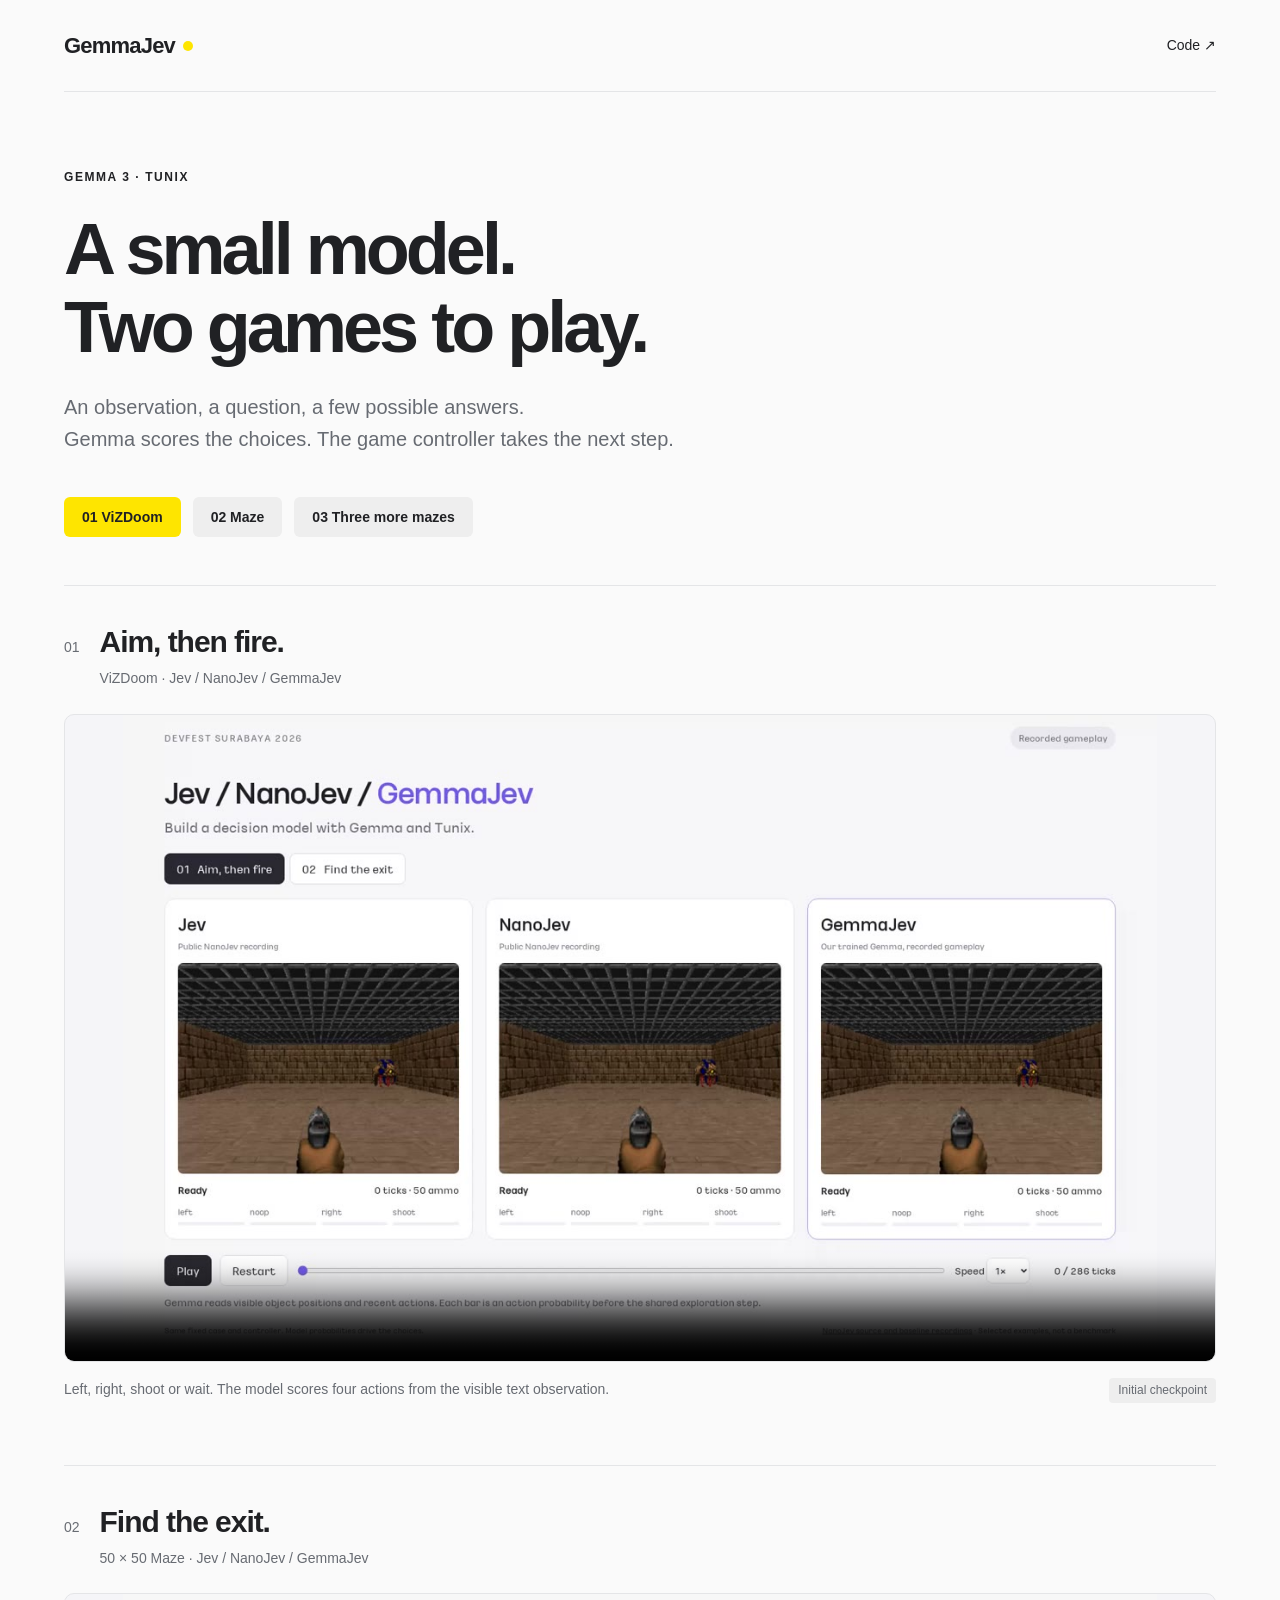
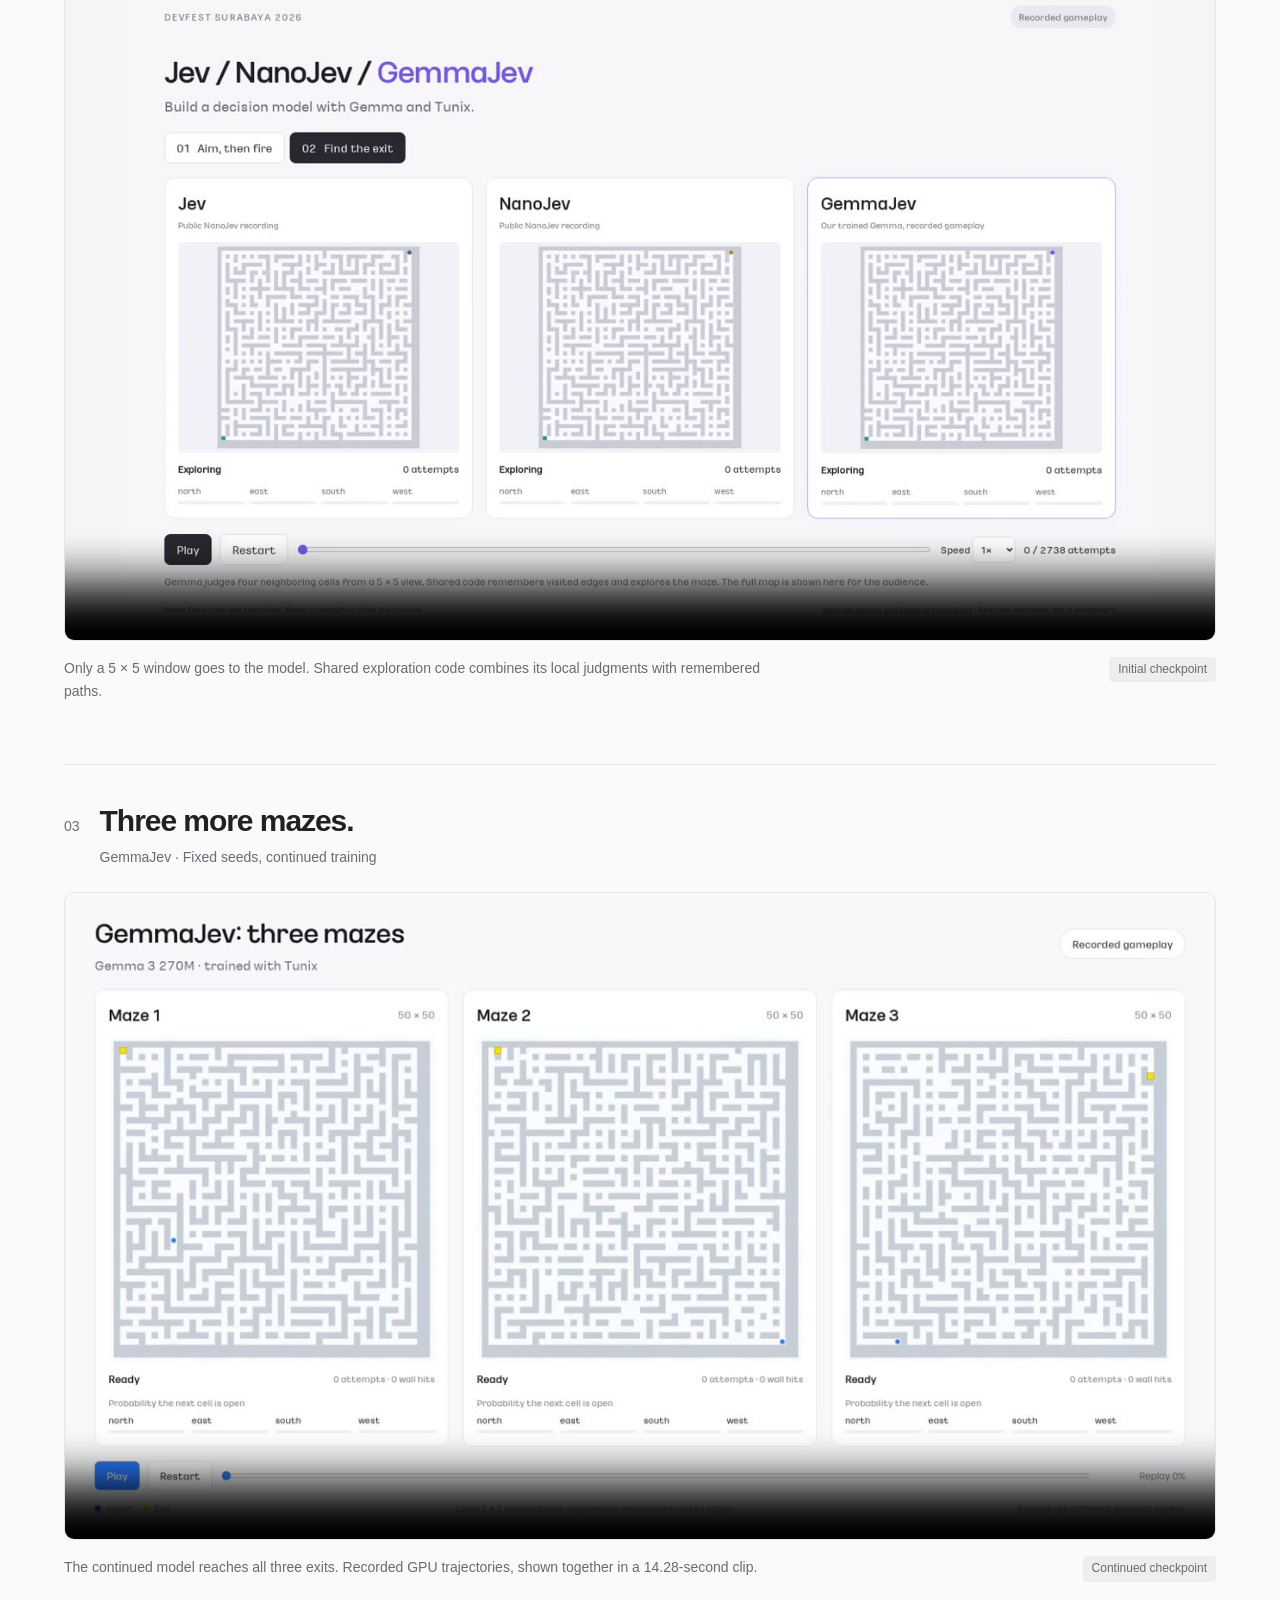
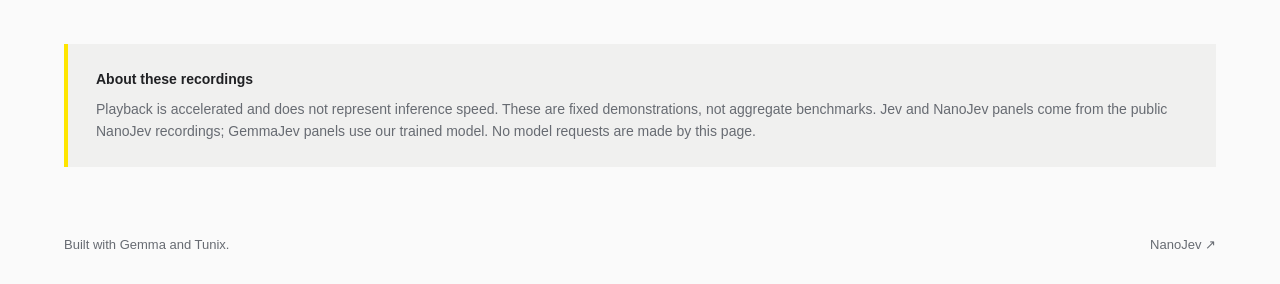
==== demos/index.html @ 33fe16f3 "Organize workflows and add a demo-first README" ====
<!doctype html>
<html lang="en">
  <head>
    <meta charset="utf-8" />
    <meta name="viewport" content="width=device-width, initial-scale=1" />
    <title>GemmaJev · Game demos</title>
    <link rel="stylesheet" href="style.css" />
  </head>
  <body>
    <header>
      <a class="brand" href="#">GemmaJev<span></span></a
      ><a href="https://github.com/bzantium/gemmajev">Code ↗</a>
    </header>
    <main>
      <section class="intro">
        <p class="eyebrow">GEMMA 3 · TUNIX</p>
        <h1>A small model.<br />Two games to play.</h1>
        <p class="lede">
          An observation, a question, a few possible answers.<br />Gemma scores the choices. The
          game controller takes the next step.
        </p>
        <nav aria-label="Demos">
          <a href="#vizdoom">01 ViZDoom</a><a href="#maze">02 Maze</a
          ><a href="#three-mazes">03 Three more mazes</a>
        </nav>
      </section>
      <section class="demo" id="vizdoom">
        <div class="heading">
          <span class="number">01</span>
          <div>
            <h2>Aim, then fire.</h2>
            <p>ViZDoom · Jev / NanoJev / GemmaJev</p>
          </div>
        </div>
        <video
          controls
          playsinline
          preload="metadata"
          poster="media/vizdoom.jpg"
          aria-label="ViZDoom comparison recording"
        >
          <source src="media/vizdoom.mp4" type="video/mp4" />
        </video>
        <div class="caption">
          <p>
            Left, right, shoot or wait. The model scores four actions from the visible text
            observation.
          </p>
          <span>Initial checkpoint</span>
        </div>
      </section>
      <section class="demo" id="maze">
        <div class="heading">
          <span class="number">02</span>
          <div>
            <h2>Find the exit.</h2>
            <p>50 × 50 Maze · Jev / NanoJev / GemmaJev</p>
          </div>
        </div>
        <video
          controls
          playsinline
          preload="metadata"
          poster="media/maze.jpg"
          aria-label="Maze comparison recording"
        >
          <source src="media/maze.mp4" type="video/mp4" />
        </video>
        <div class="caption">
          <p>
            Only a 5 × 5 window goes to the model. Shared exploration code combines its local
            judgments with remembered paths.
          </p>
          <span>Initial checkpoint</span>
        </div>
      </section>
      <section class="demo" id="three-mazes">
        <div class="heading">
          <span class="number">03</span>
          <div>
            <h2>Three more mazes.</h2>
            <p>GemmaJev · Fixed seeds, continued training</p>
          </div>
        </div>
        <video
          controls
          playsinline
          preload="metadata"
          poster="media/three-mazes.jpg"
          aria-label="Three GemmaJev maze recordings"
        >
          <source src="media/three-mazes.mp4" type="video/mp4" />
        </video>
        <div class="caption">
          <p>
            The continued model reaches all three exits. Recorded GPU trajectories, shown together
            in a 14.28-second clip.
          </p>
          <span>Continued checkpoint</span>
        </div>
      </section>
      <aside>
        <strong>About these recordings</strong>
        <p>
          Playback is accelerated and does not represent inference speed. These are fixed
          demonstrations, not aggregate benchmarks. Jev and NanoJev panels come from the public
          NanoJev recordings; GemmaJev panels use our trained model. No model requests are made by
          this page.
        </p>
      </aside>
    </main>
    <footer>
      <span>Built with Gemma and Tunix.</span
      ><a href="https://github.com/TianyuCodings/NanoJev">NanoJev ↗</a>
    </footer>
  </body>
</html>
---- demos/style.css ----
:root {
  color-scheme: light;
  --ink: #202124;
  --muted: #676b72;
  --line: #e4e5e7;
  --accent: #fee500;
}
* {
  box-sizing: border-box;
}
html {
  scroll-behavior: smooth;
  scroll-padding-top: 24px;
}
body {
  margin: 0;
  color: var(--ink);
  background: #fafafa;
  font-family: -apple-system, BlinkMacSystemFont, "Segoe UI", sans-serif;
  line-height: 1.6;
}
a {
  color: inherit;
  text-decoration: none;
}
a:hover {
  text-decoration: underline;
}
a:focus-visible {
  outline: 3px solid #3875e8;
  outline-offset: 5px;
}
header,
main,
footer {
  width: min(1160px, 90%);
  margin: auto;
}
header,
footer {
  display: flex;
  align-items: center;
  justify-content: space-between;
  padding: 28px 0;
}
header {
  border-bottom: 1px solid var(--line);
  font-size: 14px;
}
.brand {
  display: inline-flex;
  gap: 8px;
  align-items: center;
  font-size: 22px;
  font-weight: 750;
  letter-spacing: -0.8px;
}
.brand span {
  width: 10px;
  height: 10px;
  border-radius: 50%;
  background: var(--accent);
}
.intro {
  padding: 64px 0 48px;
}
.eyebrow {
  font-size: 12px;
  letter-spacing: 0.13em;
  font-weight: 650;
}
h1 {
  font-size: clamp(40px, 6vw, 72px);
  line-height: 1.08;
  letter-spacing: -0.055em;
  margin: 24px 0;
  font-weight: 750;
}
.lede {
  font-size: clamp(16px, 2vw, 20px);
  color: var(--muted);
}
nav {
  display: flex;
  flex-wrap: wrap;
  gap: 12px;
  padding-top: 22px;
}
nav a {
  padding: 9px 18px;
  border-radius: 6px;
  background: #eee;
  font-size: 14px;
  font-weight: 600;
}
nav a:first-child {
  background: var(--accent);
}
.demo {
  padding: 36px 0 46px;
  border-top: 1px solid var(--line);
}
.heading {
  display: flex;
  gap: 20px;
  align-items: baseline;
  margin-bottom: 24px;
}
.number {
  font-size: 14px;
  color: var(--muted);
  font-variant-numeric: tabular-nums;
}
h2 {
  margin: 0;
  font-size: 30px;
  line-height: 1.3;
  letter-spacing: -0.035em;
}
.heading p {
  margin: 6px 0 0;
  color: var(--muted);
  font-size: 14px;
}
video {
  display: block;
  width: 100%;
  aspect-ratio: 16 / 9;
  object-fit: contain;
  border: 1px solid var(--line);
  border-radius: 10px;
  background: #f5f5f8;
}
.caption {
  display: flex;
  align-items: flex-start;
  justify-content: space-between;
  gap: 24px;
  padding: 16px 0;
  color: var(--muted);
  font-size: 14px;
}
.caption p {
  margin: 0;
  max-width: 700px;
}
.caption span {
  white-space: nowrap;
  font-size: 12px;
  padding: 3px 9px;
  background: #eee;
  border-radius: 4px;
}
aside {
  padding: 24px 28px;
  border-left: 4px solid var(--accent);
  background: #f0f0ef;
  font-size: 14px;
}
aside p {
  color: var(--muted);
  margin: 8px 0 0;
}
footer {
  margin-top: 40px;
  font-size: 13px;
  color: var(--muted);
}
@media (max-width: 600px) {
  .intro {
    padding-top: 40px;
  }
  .caption {
    flex-direction: column;
    gap: 10px;
  }
  .heading {
    gap: 12px;
  }
  h2 {
    font-size: 25px;
  }
}
@media (prefers-reduced-motion: reduce) {
  html {
    scroll-behavior: auto;
  }
}
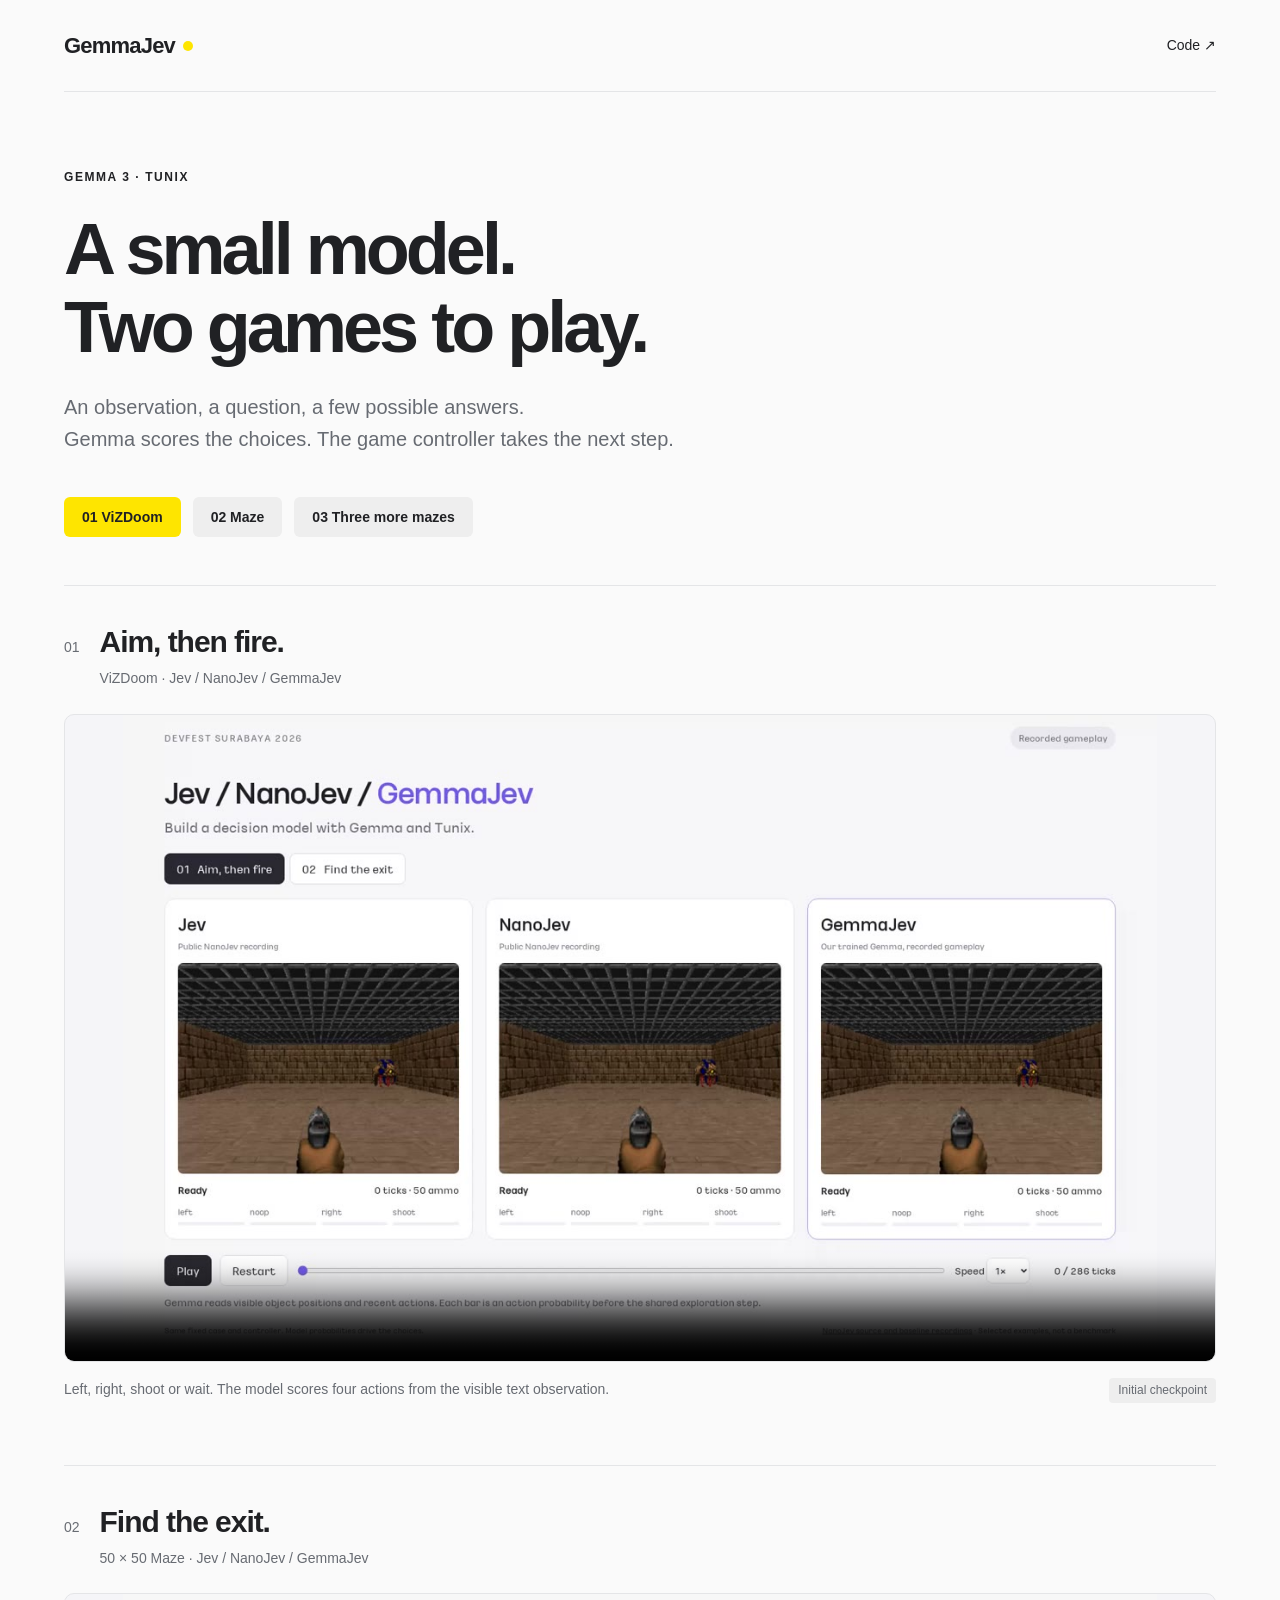
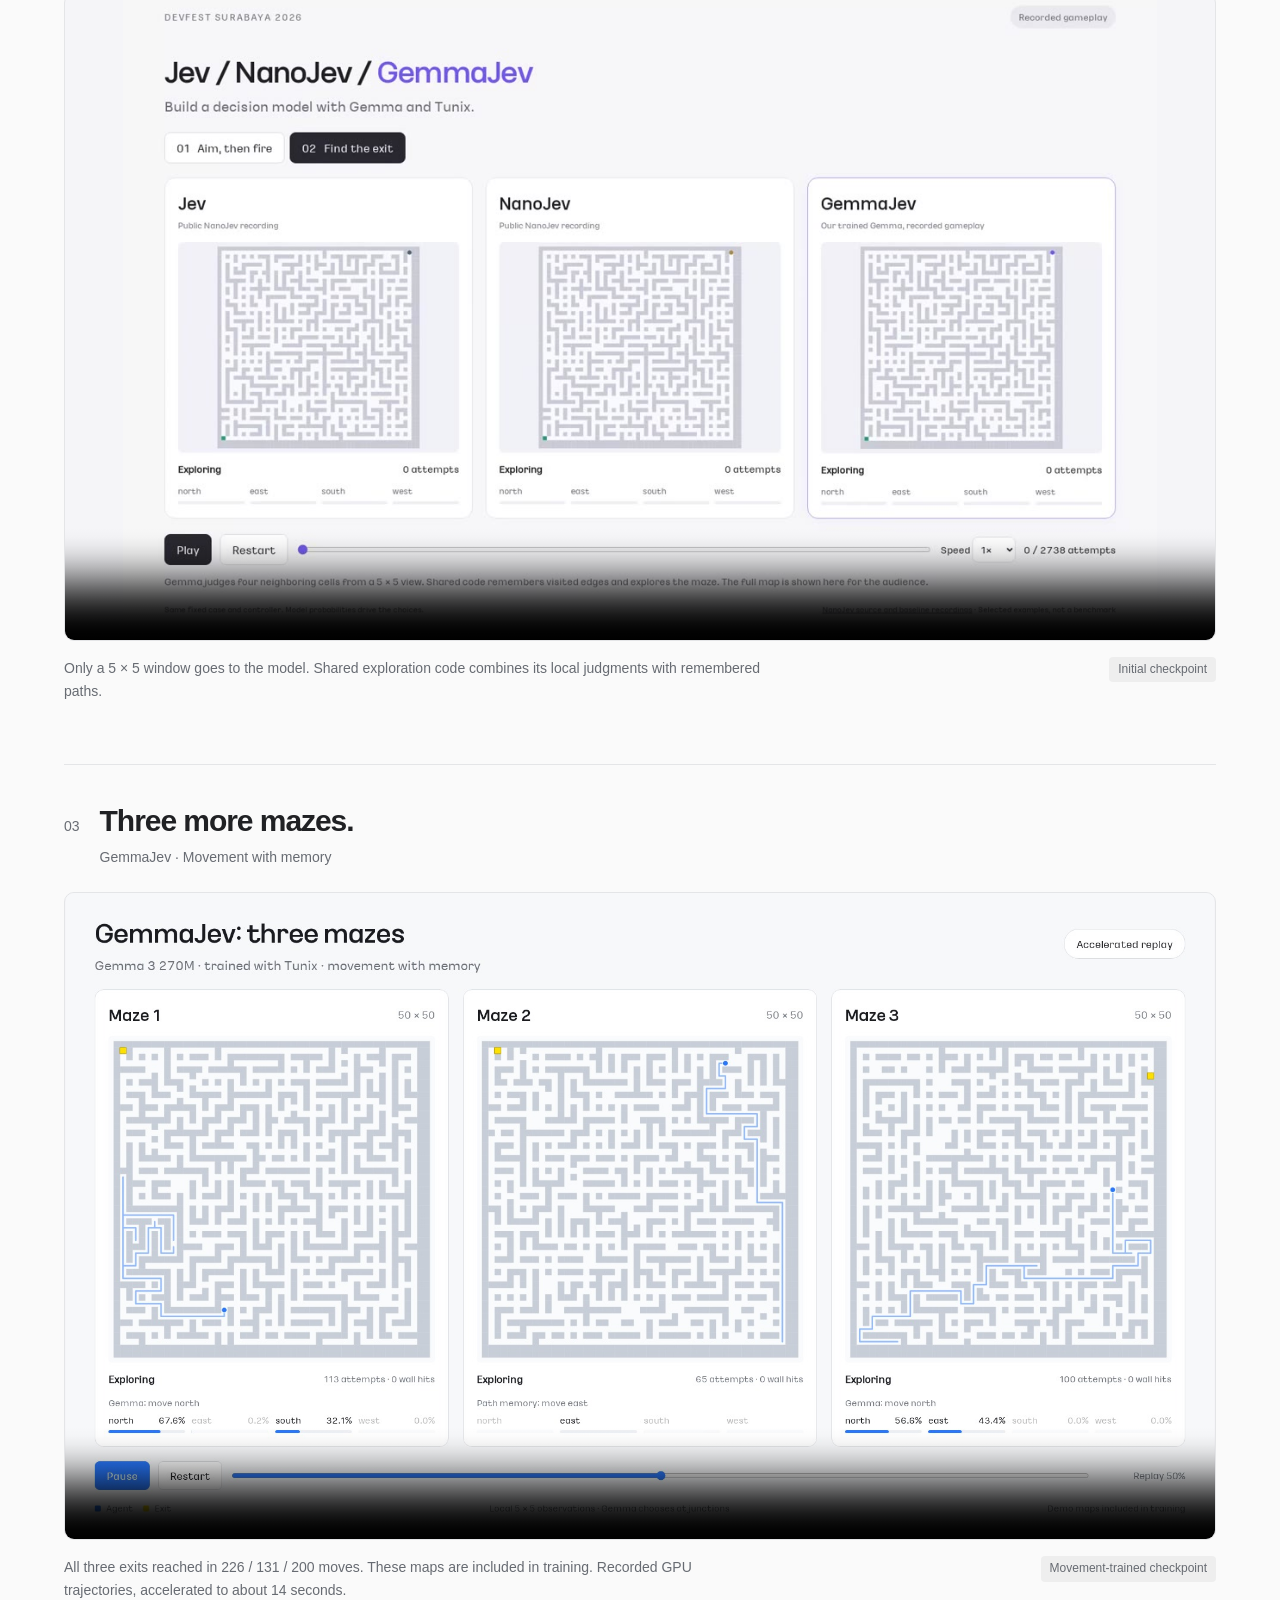
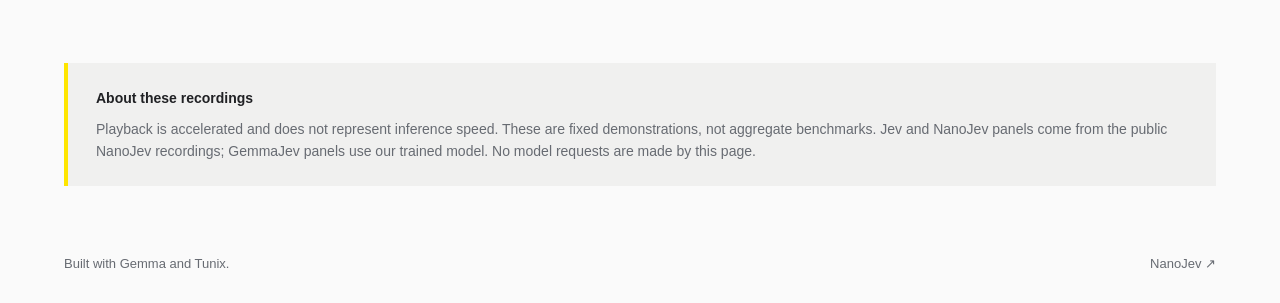
==== commit 19eddb1b: "Add memory-conditioned maze movement and balanced Doom rehearsal" ====
--- a/demos/index.html
+++ b/demos/index.html
@@ -79,7 +79,7 @@
           <span class="number">03</span>
           <div>
             <h2>Three more mazes.</h2>
-            <p>GemmaJev · Fixed seeds, continued training</p>
+            <p>GemmaJev · Movement with memory</p>
           </div>
         </div>
         <video
@@ -93,10 +93,10 @@
         </video>
         <div class="caption">
           <p>
-            The continued model reaches all three exits. Recorded GPU trajectories, shown together
-            in a 14.28-second clip.
+            All three exits reached in 226 / 131 / 200 moves. These maps are included in training.
+            Recorded GPU trajectories, accelerated to about 14 seconds.
           </p>
-          <span>Continued checkpoint</span>
+          <span>Movement-trained checkpoint</span>
         </div>
       </section>
       <aside>
